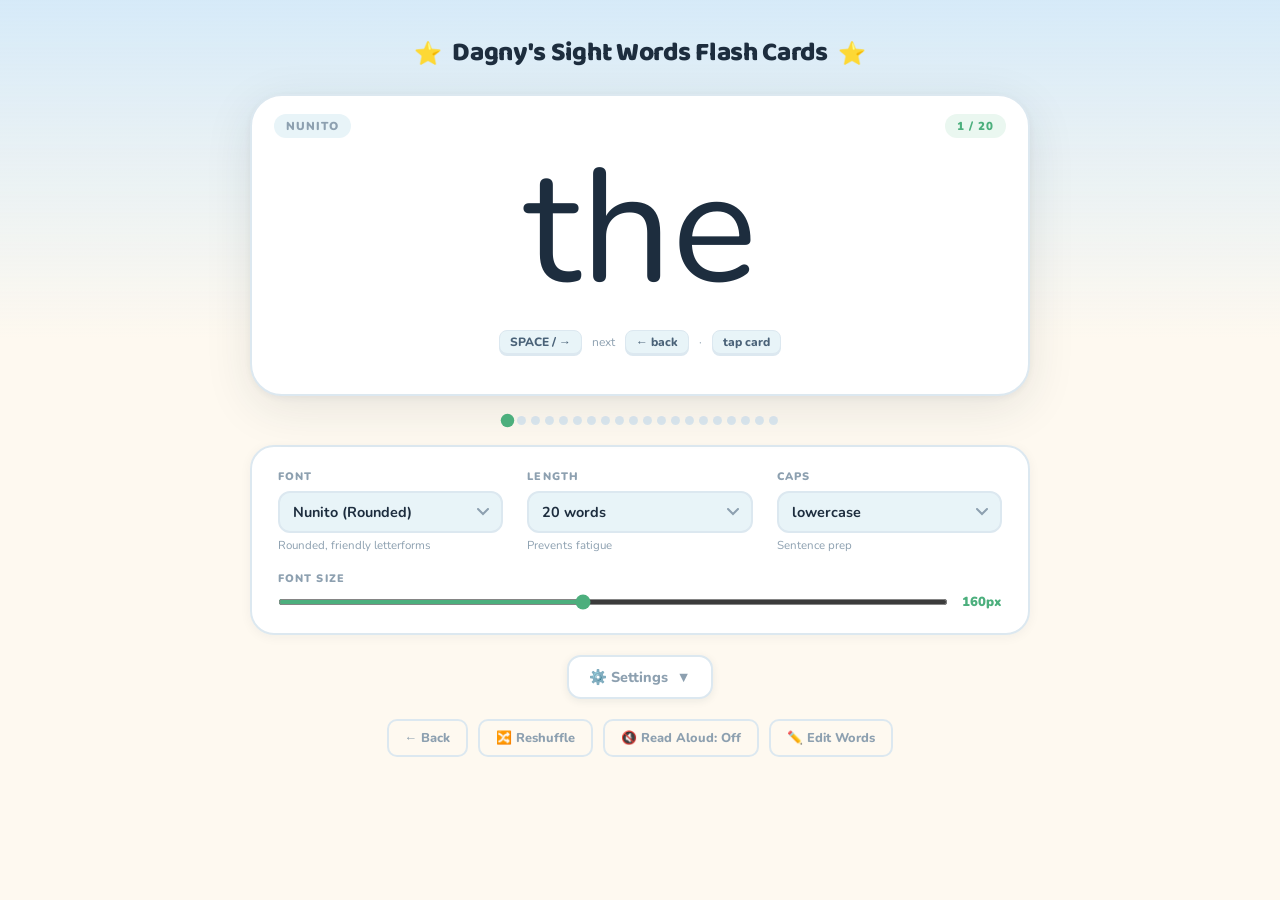
==== sightwords-flashcard.html @ d8739a5d "Initial commit." ====
<!DOCTYPE html>
<html lang="en">
<head>
<meta charset="UTF-8">
<meta name="viewport" content="width=device-width, initial-scale=1.0">
<title>Dagny's Sight Words Flashcards</title>
<link rel="preconnect" href="https://fonts.googleapis.com">
<link href="https://fonts.googleapis.com/css2?family=Baloo+2:wght@700;800&family=Atkinson+Hyperlegible:wght@400;700&family=Nunito:wght@700;900&family=Merriweather:wght@700&family=Courier+Prime:wght@700&family=Lexend:wght@700&display=swap" rel="stylesheet">
<style>
  /* OpenDyslexic via CDN */
  @font-face {
    font-family: 'OpenDyslexic';
    src: url('https://cdn.jsdelivr.net/npm/open-dyslexic@1.0.3/woff/OpenDyslexic-Regular.woff') format('woff');
    font-weight: normal;
  }
  @font-face {
    font-family: 'OpenDyslexic';
    src: url('https://cdn.jsdelivr.net/npm/open-dyslexic@1.0.3/woff/OpenDyslexic-Bold.woff') format('woff');
    font-weight: bold;
  }

  :root {
    --sky: #e8f4f8;
    --cream: #fef9f0;
    --card: #ffffff;
    --sun: #f5a623;
    --leaf: #4caf7d;
    --cloud: #d6eaf8;
    --ink: #1d2d3e;
    --muted: #8da0b0;
    --border: #dce8f0;
    --shadow-card: 0 12px 48px rgba(29,45,62,0.10), 0 2px 8px rgba(29,45,62,0.06);
  }

  *, *::before, *::after { box-sizing: border-box; margin: 0; padding: 0; }

  body {
    font-family: 'Nunito', sans-serif;
    background: var(--cream);
    min-height: 100vh;
    display: flex;
    flex-direction: column;
    align-items: center;
    padding: 24px 16px 48px;
    overflow-x: hidden;
  }

  body::before {
    content: '';
    position: fixed;
    top: 0; left: 0; right: 0;
    height: 340px;
    background: linear-gradient(180deg, #d6eaf8 0%, transparent 100%);
    z-index: 0;
    pointer-events: none;
  }

  .app {
    position: relative;
    z-index: 1;
    width: 100%;
    max-width: 780px;
    display: flex;
    flex-direction: column;
    align-items: center;
    gap: 20px;
  }

  .title-row {
    display: flex;
    align-items: center;
    gap: 10px;
    margin-top: 8px;
  }
  .title-row h1 {
    font-family: 'Baloo 2', cursive;
    font-size: 1.65rem;
    font-weight: 800;
    color: var(--ink);
    letter-spacing: -0.3px;
  }
  .star { font-size: 1.4rem; }

  .card {
    width: 100%;
    background: var(--card);
    border-radius: 32px;
    box-shadow: var(--shadow-card);
    border: 2px solid var(--border);
    padding: 48px 36px 40px;
    display: flex;
    flex-direction: column;
    align-items: center;
    gap: 18px;
    min-height: 300px;
    justify-content: center;
    position: relative;
    cursor: pointer;
    transition: box-shadow 0.2s;
  }
  .card:hover {
    box-shadow: 0 16px 56px rgba(29,45,62,0.13), 0 2px 8px rgba(29,45,62,0.06);
  }

  .badge-row {
    position: absolute;
    top: 18px;
    left: 0; right: 0;
    display: flex;
    justify-content: space-between;
    padding: 0 22px;
    pointer-events: none;
  }
  .badge {
    font-size: 0.72rem;
    font-weight: 900;
    text-transform: uppercase;
    letter-spacing: 0.09em;
    color: var(--muted);
    background: var(--sky);
    border-radius: 20px;
    padding: 4px 12px;
  }
  .badge.progress { color: var(--leaf); background: #eaf7f0; }

  #wordEl {
    text-align: center;
    color: var(--ink);
    line-height: 1.05;
    word-break: break-word;
    max-width: 100%;
    will-change: transform, opacity;
    transition: opacity 0.12s ease, transform 0.12s ease;
  }
  #wordEl.out {
    opacity: 0;
    transform: scale(0.88) translateY(-10px);
  }

  .nav-hint {
    display: flex;
    gap: 10px;
    align-items: center;
    flex-wrap: wrap;
    justify-content: center;
  }
  .kbd {
    display: inline-flex;
    align-items: center;
    gap: 4px;
    background: var(--sky);
    border: 1.5px solid var(--border);
    border-radius: 8px;
    padding: 3px 10px;
    font-size: 0.75rem;
    font-weight: 800;
    color: #4a6278;
    box-shadow: 0 2px 0 var(--border);
    white-space: nowrap;
  }
  .sep { color: var(--muted); font-size: 0.75rem; }

  .dots {
    display: flex;
    flex-wrap: wrap;
    gap: 5px;
    justify-content: center;
    max-width: 500px;
  }
  .dot {
    width: 9px; height: 9px;
    border-radius: 50%;
    background: var(--border);
    transition: background 0.25s, transform 0.25s;
    flex-shrink: 0;
  }
  .dot.seen { background: #a8d5bb; }
  .dot.now  { background: var(--leaf); transform: scale(1.5); }

  .panel {
    width: 100%;
    background: var(--card);
    border-radius: 24px;
    border: 2px solid var(--border);
    padding: 22px 26px;
    display: flex;
    flex-wrap: wrap;
    gap: 18px 24px;
    align-items: flex-end;
    box-shadow: 0 2px 12px rgba(29,45,62,0.05);
    transition: max-height 0.35s ease, padding 0.35s ease, border-color 0.35s ease, box-shadow 0.35s ease;
    overflow: hidden;
    max-height: 420px;
  }

  .panel.collapsed {
    max-height: 0;
    padding-top: 0;
    padding-bottom: 0;
    border-color: transparent;
    box-shadow: none;
  }

  .panel-toggle {
    background: var(--card);
    border: 2px solid var(--border);
    color: var(--muted);
    font-family: 'Nunito', sans-serif;
    font-weight: 800;
    font-size: 0.9rem;
    padding: 10px 20px;
    border-radius: 14px;
    cursor: pointer;
    display: flex;
    align-items: center;
    gap: 8px;
    box-shadow: 0 2px 8px rgba(29,45,62,0.08);
    transition: all 0.2s;
  }
  .panel-toggle:hover {
    border-color: var(--leaf);
    color: var(--leaf);
  }
  .panel-toggle .arrow {
    display: inline-block;
    transition: transform 0.3s ease;
  }
  .panel.collapsed ~ .panel-toggle .arrow {
    transform: rotate(180deg);
  }

  .ctrl {
    display: flex;
    flex-direction: column;
    gap: 7px;
    flex: 1;
    min-width: 140px;
  }
  .ctrl label {
    font-size: 0.68rem;
    font-weight: 900;
    text-transform: uppercase;
    letter-spacing: 0.1em;
    color: var(--muted);
  }

  select {
    appearance: none;
    background: var(--sky) url("data:image/svg+xml,%3Csvg xmlns='http://www.w3.org/2000/svg' width='12' height='8' viewBox='0 0 12 8'%3E%3Cpath d='M1 1l5 5 5-5' stroke='%238da0b0' stroke-width='2' fill='none' stroke-linecap='round'/%3E%3C/svg%3E") no-repeat right 12px center;
    border: 2px solid var(--border);
    border-radius: 12px;
    padding: 9px 34px 9px 13px;
    font-family: 'Nunito', sans-serif;
    font-size: 0.9rem;
    font-weight: 700;
    color: var(--ink);
    cursor: pointer;
    outline: none;
    transition: border-color 0.2s;
  }
  select:focus { border-color: var(--leaf); }

  .slider-row {
    display: flex;
    align-items: center;
    gap: 10px;
  }
  input[type=range] {
    flex: 1;
    accent-color: var(--leaf);
    height: 6px;
    cursor: pointer;
  }
  .size-val {
    font-size: 0.82rem;
    font-weight: 900;
    color: var(--leaf);
    min-width: 44px;
    text-align: right;
  }

  .btn-ghost {
    background: none;
    border: 2px solid var(--border);
    border-radius: 10px;
    padding: 8px 16px;
    font-family: 'Nunito', sans-serif;
    font-weight: 800;
    font-size: 0.8rem;
    color: var(--muted);
    cursor: pointer;
    transition: border-color 0.2s, color 0.2s;
  }
  .btn-ghost:hover { border-color: var(--leaf); color: var(--leaf); }

  .editor-section {
    width: 100%;
    display: none;
  }
  .editor-section.open { display: block; }

  .editor-box {
    background: var(--card);
    border-radius: 24px;
    border: 2px solid var(--border);
    padding: 22px 26px;
    display: flex;
    flex-direction: column;
    gap: 12px;
    box-shadow: 0 2px 12px rgba(29,45,62,0.05);
  }
  .editor-box h3 {
    font-family: 'Baloo 2', cursive;
    font-size: 1rem;
    color: var(--ink);
  }
  .editor-box p {
    font-size: 0.8rem;
    color: var(--muted);
    line-height: 1.5;
  }

  textarea {
    font-family: 'Nunito', sans-serif;
    font-size: 0.95rem;
    font-weight: 700;
    color: var(--ink);
    background: var(--sky);
    border: 2px solid var(--border);
    border-radius: 12px;
    padding: 12px 14px;
    resize: vertical;
    min-height: 130px;
    outline: none;
    line-height: 1.7;
    transition: border-color 0.2s;
  }
  textarea:focus { border-color: var(--leaf); }

  .editor-actions {
    display: flex;
    gap: 10px;
  }
  .btn-save {
    background: var(--leaf);
    color: white;
    border: none;
    border-radius: 10px;
    padding: 9px 22px;
    font-family: 'Nunito', sans-serif;
    font-weight: 900;
    font-size: 0.88rem;
    cursor: pointer;
    transition: opacity 0.2s;
  }
  .btn-save:hover { opacity: 0.85; }

  .font-note {
    font-size: 0.72rem;
    color: var(--muted);
    margin-top: -3px;
    min-height: 16px;
  }

  /* Speech toggle button */
  .btn-speech {
    background: none;
    border: 2px solid var(--border);
    border-radius: 10px;
    padding: 8px 16px;
    font-family: 'Nunito', sans-serif;
    font-weight: 800;
    font-size: 0.8rem;
    color: var(--muted);
    cursor: pointer;
    transition: border-color 0.2s, color 0.2s, background 0.2s;
  }
  .btn-speech:hover { border-color: var(--sun); color: var(--sun); }
  .btn-speech.active { background: #fff8ee; border-color: var(--sun); color: var(--sun); }

  /* Replay button on card */
  .btn-replay {
    position: absolute;
    bottom: 18px;
    right: 22px;
    background: var(--sky);
    border: 1.5px solid var(--border);
    border-radius: 50%;
    width: 38px;
    height: 38px;
    font-size: 1.1rem;
    cursor: pointer;
    display: none;
    align-items: center;
    justify-content: center;
    transition: background 0.2s, transform 0.15s;
    pointer-events: all;
  }
  .btn-replay:hover { background: #fde8c8; transform: scale(1.1); }
  .btn-replay.visible { display: flex; }

  /* Speech settings inside panel */
  .speech-settings {
    width: 100%;
    flex: none;
    display: none;
    gap: 18px 24px;
    flex-wrap: wrap;
    align-items: flex-end;
    padding-top: 14px;
    border-top: 1.5px solid var(--border);
  }
  .speech-settings.visible { display: flex; }

  @media (max-width: 480px) {
    .card { padding: 36px 18px 30px; min-height: 240px; }
    .panel { padding: 16px; }
    .ctrl { min-width: 120px; }
  }
</style>
</head>
<body>

<div class="app">

  <div class="title-row">
    <span class="star">⭐</span>
    <h1>Dagny's Sight Words Flash Cards</h1>
    <span class="star">⭐</span>
  </div>

  <div class="card" id="card" onclick="next()">
    <div class="badge-row">
      <span class="badge" id="fontBadge">Nunito</span>
      <span class="badge progress" id="countBadge">1 / 20</span>
    </div>

    <div id="wordEl">the</div>

    <div class="nav-hint">
      <span class="kbd">SPACE / →</span>
      <span class="sep">next</span>
      <span class="kbd">← back</span>
      <span class="sep">·</span>
      <span class="kbd">tap card</span>
    </div>

    <button class="btn-replay" id="replayBtn" title="Hear word again" onclick="event.stopPropagation(); speakWord(deck[idx]);">🔊</button>
  </div>

  <div class="dots" id="dots"></div>

  <!-- Control Panel -->
  <div class="panel" id="controlPanel">
    <!-- Font -->
    <div class="ctrl">
      <label>Font</label>
      <select id="fontSel" onchange="applyFont()">
        <option value="Nunito"         data-css="'Nunito', sans-serif"              selected>Nunito (Rounded)</option>
        <option value="Lexend"         data-css="'Lexend', sans-serif"                     >Lexend (Reading)</option>
        <option value="Atkinson"       data-css="'Atkinson Hyperlegible', sans-serif"       >Atkinson Hyperlegible</option>
        <option value="OpenDyslexic"   data-css="'OpenDyslexic', sans-serif"                >OpenDyslexic ★</option>
        <option value="Baloo 2"        data-css="'Baloo 2', cursive"                        >Baloo 2 (Fun)</option>
        <option value="Merriweather"   data-css="'Merriweather', serif"                     >Merriweather (Serif)</option>
        <option value="Courier Prime"  data-css="'Courier Prime', monospace"                >Courier Prime (Mono)</option>
        <option value="Comic Sans MS"  data-css="'Comic Sans MS', cursive"                  >Comic Sans</option>
        <option value="Arial"          data-css="'Arial', sans-serif"                       >Arial (Plain)</option>
      </select>
      <div class="font-note" id="fontNote"></div>
    </div>

    <!-- Length -->
    <div class="ctrl">
      <label>Length</label>
      <select id="sessionSel" onchange="updateSession()">
        <option value="10">10 words</option>
        <option value="15">15 words</option>
        <option value="20" selected>20 words</option>
        <option value="all">Full list</option>
      </select>
      <div class="font-note">Prevents fatigue</div>
    </div>

    <!-- Caps -->
    <div class="ctrl">
      <label>Caps</label>
      <select id="capsSel" onchange="updateCaps()">
        <option value="off">lowercase</option>
        <option value="random">Randomized</option>
      </select>
      <div class="font-note">Sentence prep</div>
    </div>

    <!-- Font Size — full width, own row -->
    <div class="ctrl" style="width:100%; flex:none;">
      <label>Font Size</label>
      <div class="slider-row">
        <input type="range" id="sizeSel" min="60" max="280" value="160" step="10" oninput="applyFont()">
        <span class="size-val" id="sizeVal">160px</span>
      </div>
    </div>

    <!-- Speech settings — shown only when speech is on -->
    <div class="speech-settings" id="speechSettings">
      <div class="ctrl">
        <label>Voice</label>
        <select id="voiceSel" onchange="applyVoice()">
          <option value="">Default</option>
        </select>
        <div class="font-note">English voices only</div>
      </div>
      <div class="ctrl">
        <label>Speed</label>
        <div class="slider-row">
          <input type="range" id="speedSel" min="0.5" max="1.5" value="0.85" step="0.05" oninput="updateSpeedLabel()">
          <span class="size-val" id="speedVal">0.85×</span>
        </div>
        <div class="font-note">Slower helps comprehension</div>
      </div>
    </div>
  </div>

  <!-- Settings Toggle Button -->
  <button class="panel-toggle" id="panelToggle" onclick="togglePanel()">
    ⚙️ Settings <span class="arrow">▼</span>
  </button>

  <div style="display:flex; gap:10px; flex-wrap:wrap; justify-content:center;">
    <button class="btn-ghost" onclick="prev()">← Back</button>
    <button class="btn-ghost" onclick="reshuffle()">🔀 Reshuffle</button>
    <button class="btn-speech" id="speechToggle" onclick="toggleSpeech()">🔇 Read Aloud: Off</button>
    <button class="btn-ghost" id="editToggle" onclick="toggleEditor()">✏️ Edit Words</button>
  </div>

  <div class="editor-section" id="editorSection">
    <div class="editor-box">
      <h3>📝 Word List</h3>
      <p>One word per line. Edit to match exactly what she's working on in Reader.com, then hit Save.</p>
      <textarea id="wordArea"></textarea>
      <div class="editor-actions">
        <button class="btn-save" onclick="saveWords()">Save Words</button>
        <button class="btn-ghost" onclick="toggleEditor()">Cancel</button>
      </div>
    </div>
  </div>

</div>

<script>
// ── Word list, utilities, render, navigation, font functions, etc. (unchanged) ──
const DEFAULTS = [
  "the","this","here","looks","said","have","come","some","there","they",
  "where","were","what","who","would","could","should","want","like",
  "little","pretty","very","once","upon","your","their","again","around",
  "because","before","every","found","goes","know","made","many","only",
  "right","show","those","through","together","which","write","always","two","one",
  "a", "and", "I", "is", "it", "to", "for", "you", "that", "was", "are", "be", "with", 
  "his", "he", "as", "at", "on", "but", "had", "not", "she", "can", "do", "we", "when", 
  "an", "if", "up", "so"
];

let autoSpeak  = false;
let voices     = [];
let chosenVoice = null;

// ── Speech ────────────────────────────────────────────────────────────────────
function loadVoices() {
  const all = speechSynthesis.getVoices();
  // Keep English voices only, prefer en-GB / en-AU / en-US
  voices = all.filter(v => v.lang.startsWith('en'));
  const sel = document.getElementById('voiceSel');
  sel.innerHTML = '<option value="">Default</option>';
  voices.forEach((v, i) => {
    const opt = document.createElement('option');
    opt.value = i;
    opt.textContent = `${v.name} (${v.lang})`;
    sel.appendChild(opt);
  });
}

// Voices load asynchronously — try immediately and on the event
loadVoices();
if (speechSynthesis.onvoiceschanged !== undefined) {
  speechSynthesis.onvoiceschanged = loadVoices;
}

function applyVoice() {
  const idx = document.getElementById('voiceSel').value;
  chosenVoice = idx === '' ? null : voices[parseInt(idx)];
}

function updateSpeedLabel() {
  const v = parseFloat(document.getElementById('speedSel').value).toFixed(2);
  document.getElementById('speedVal').textContent = `${v}×`;
}

function speakWord(word) {
  if (!('speechSynthesis' in window)) return;
  speechSynthesis.cancel();
  const utt = new SpeechSynthesisUtterance(word.toLowerCase());
  utt.rate  = parseFloat(document.getElementById('speedSel').value);
  utt.pitch = 1.1;
  if (chosenVoice) utt.voice = chosenVoice;
  speechSynthesis.speak(utt);
}

function toggleSpeech() {
  autoSpeak = !autoSpeak;
  const btn = document.getElementById('speechToggle');
  btn.textContent = autoSpeak ? '🔊 Read Aloud: On' : '🔇 Read Aloud: Off';
  btn.classList.toggle('active', autoSpeak);
  document.getElementById('speechSettings').classList.toggle('visible', autoSpeak);
  document.getElementById('replayBtn').classList.toggle('visible', autoSpeak);
  if (autoSpeak) speakWord(deck[idx]);
  else speechSynthesis.cancel();
}

let words      = [...DEFAULTS];
let deck       = [];
let idx        = 0;
let randomCaps = false;

function shuffle(arr) {
  const a = [...arr];
  for (let i = a.length - 1; i > 0; i--) {
    const j = Math.floor(Math.random() * (i + 1));
    [a[i], a[j]] = [a[j], a[i]];
  }
  return a;
}

function formatWord(word) {
  if (randomCaps && Math.random() > 0.5) {
    return word.charAt(0).toUpperCase() + word.slice(1);
  }
  if (word === 'I') return "I";
  return word.toLowerCase();
}

function buildDots() {
  const c = document.getElementById('dots');
  c.innerHTML = '';
  deck.forEach((_, i) => {
    const d = document.createElement('div');
    d.className = 'dot' + (i < idx ? ' seen' : i === idx ? ' now' : '');
    c.appendChild(d);
  });
}

function showWord() {
  const el = document.getElementById('wordEl');
  el.classList.add('out');
  setTimeout(() => {
    el.textContent = formatWord(deck[idx]);
    el.classList.remove('out');
    document.getElementById('countBadge').textContent = `${idx + 1} / ${deck.length}`;
    buildDots();
    if (autoSpeak) speakWord(deck[idx]);
  }, 120);
}

function next() {
  if (idx < deck.length - 1) idx++;
  else idx = 0;
  showWord();
}

function prev() {
  if (idx > 0) idx--;
  else idx = deck.length - 1;
  showWord();
}

function reshuffle() {
  const limit = document.getElementById('sessionSel').value;
  const count = limit === 'all' ? words.length : parseInt(limit);
  deck = shuffle(words).slice(0, count);
  idx  = 0;
  showWord();
}

function updateSession() {
  reshuffle();
}

const FONT_NOTES = {
  'OpenDyslexic':  '★ Weighted bottoms reduce letter-flipping',
  'Atkinson':      'Designed for low-vision readers',
  'Lexend':        'Engineered to reduce visual stress',
  'Nunito':        'Rounded, friendly letterforms',
  'Merriweather':  'Strong serif — high contrast strokes',
  'Courier Prime': 'Fixed-width — each letter takes equal space',
  'Comic Sans MS': 'Asymmetric letterforms — familiar for assessment',
  'Arial':         'Standard sans-serif baseline',
  'Baloo 2':       'Playful display font',
};

function applyFont() {
  const sel  = document.getElementById('fontSel');
  const opt  = sel.options[sel.selectedIndex];
  const css  = opt.getAttribute('data-css');
  const name = opt.value;
  const size = document.getElementById('sizeSel').value;

  document.getElementById('wordEl').style.fontFamily = css;
  document.getElementById('wordEl').style.fontSize   = size + 'px';
  document.getElementById('sizeVal').textContent      = size + 'px';
  document.getElementById('fontBadge').textContent    = name;
  document.getElementById('fontNote').textContent     = FONT_NOTES[name] || '';
}

function updateCaps() {
  randomCaps = document.getElementById('capsSel').value === 'random';
  const el = document.getElementById('wordEl');
  el.textContent = formatWord(deck[idx]);
}

function togglePanel() {
  document.getElementById('controlPanel').classList.toggle('collapsed');
}

function toggleEditor() {
  const sec = document.getElementById('editorSection');
  const open = sec.classList.toggle('open');
  document.getElementById('editToggle').textContent = open ? '✕ Close' : '✏️ Edit Words';
  if (open) document.getElementById('wordArea').value = words.join('\n');
}

function saveWords() {
  const raw = document.getElementById('wordArea').value;
  const parsed = raw.split('\n').map(w => w.trim()).filter(Boolean);
  if (!parsed.length) return;
  words = parsed;
  reshuffle();
  toggleEditor();
}

document.addEventListener('keydown', e => {
  if (e.code === 'Space' || e.code === 'ArrowRight') { e.preventDefault(); next(); }
  if (e.code === 'ArrowLeft') { e.preventDefault(); prev(); }
  if (e.code === 'KeyR') { e.preventDefault(); reshuffle(); }
  if (e.code === 'KeyS') { e.preventDefault(); if (autoSpeak) speakWord(deck[idx]); }
});

function init() {
  const limit = document.getElementById('sessionSel').value;
  const count = limit === 'all' ? words.length : parseInt(limit);
  deck = shuffle(words).slice(0, count);
  idx  = 0;
  document.getElementById('wordEl').textContent   = formatWord(deck[0]);
  document.getElementById('countBadge').textContent = `1 / ${deck.length}`;
  buildDots();
  applyFont();
}

init();
</script>
</body>
</html>
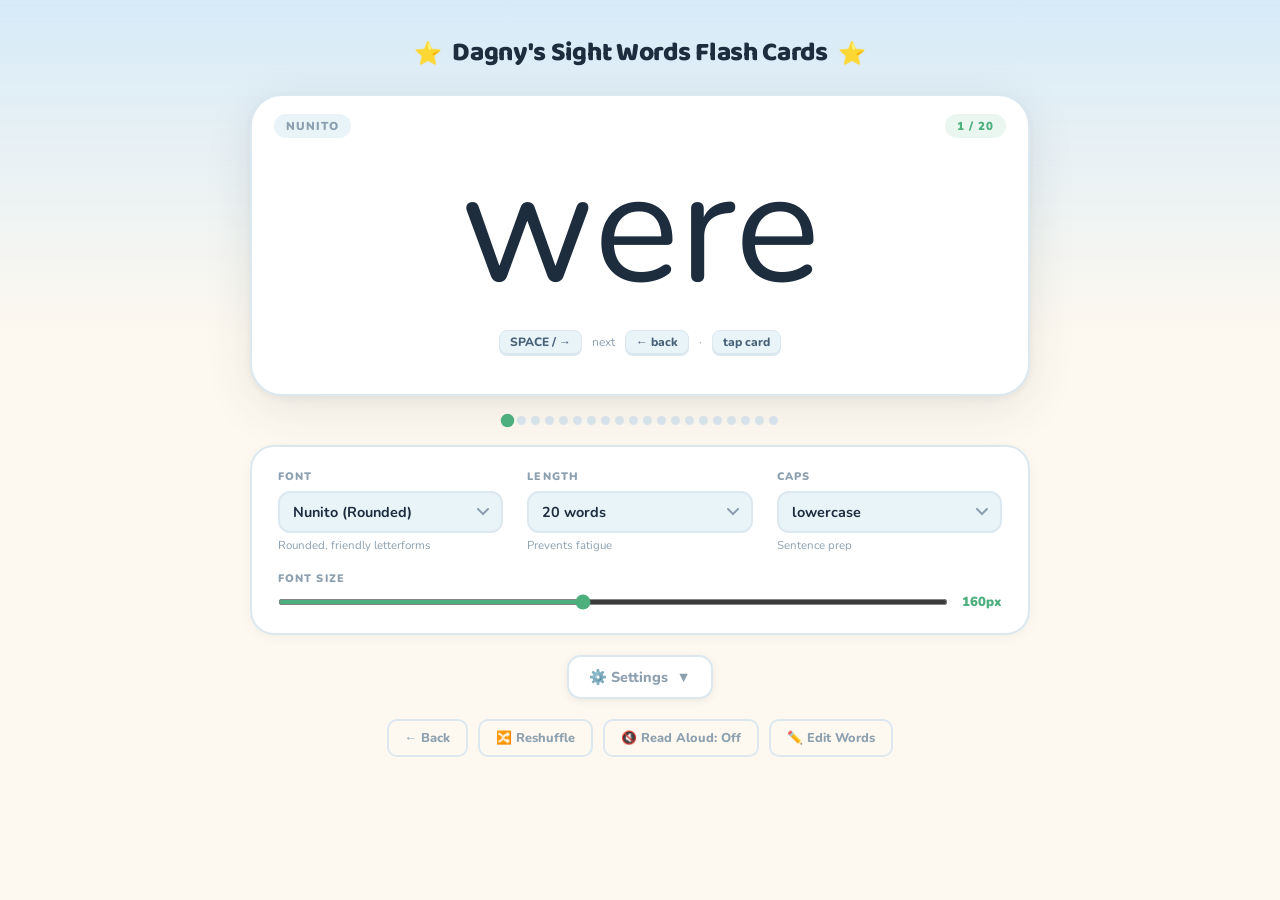
==== commit 482478fc: "Initial commit." ====
--- a/sightwords-flashcard.html
+++ b/sightwords-flashcard.html
@@ -563,6 +563,8 @@
 let voices     = [];
 let chosenVoice = null;
 
+// ---- 
+
 // ── Speech ────────────────────────────────────────────────────────────────────
 function loadVoices() {
   const all = speechSynthesis.getVoices();
